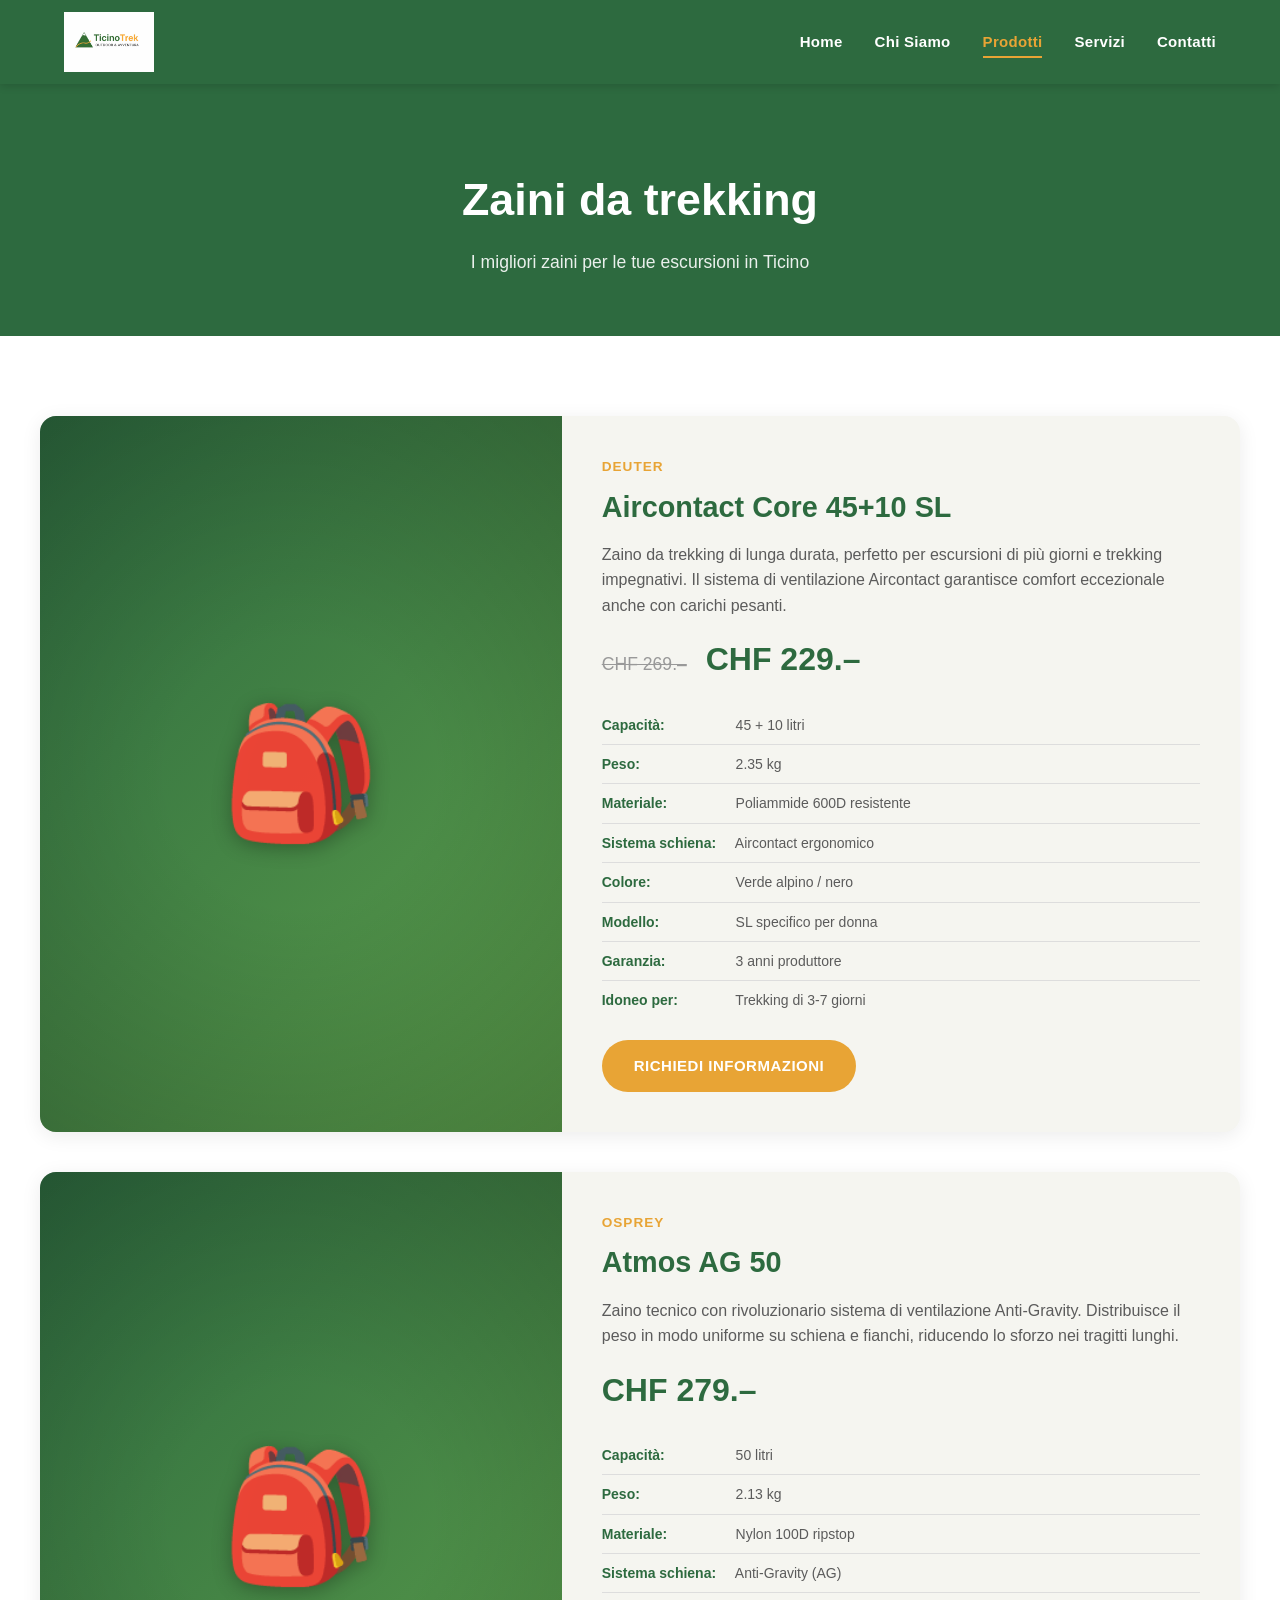
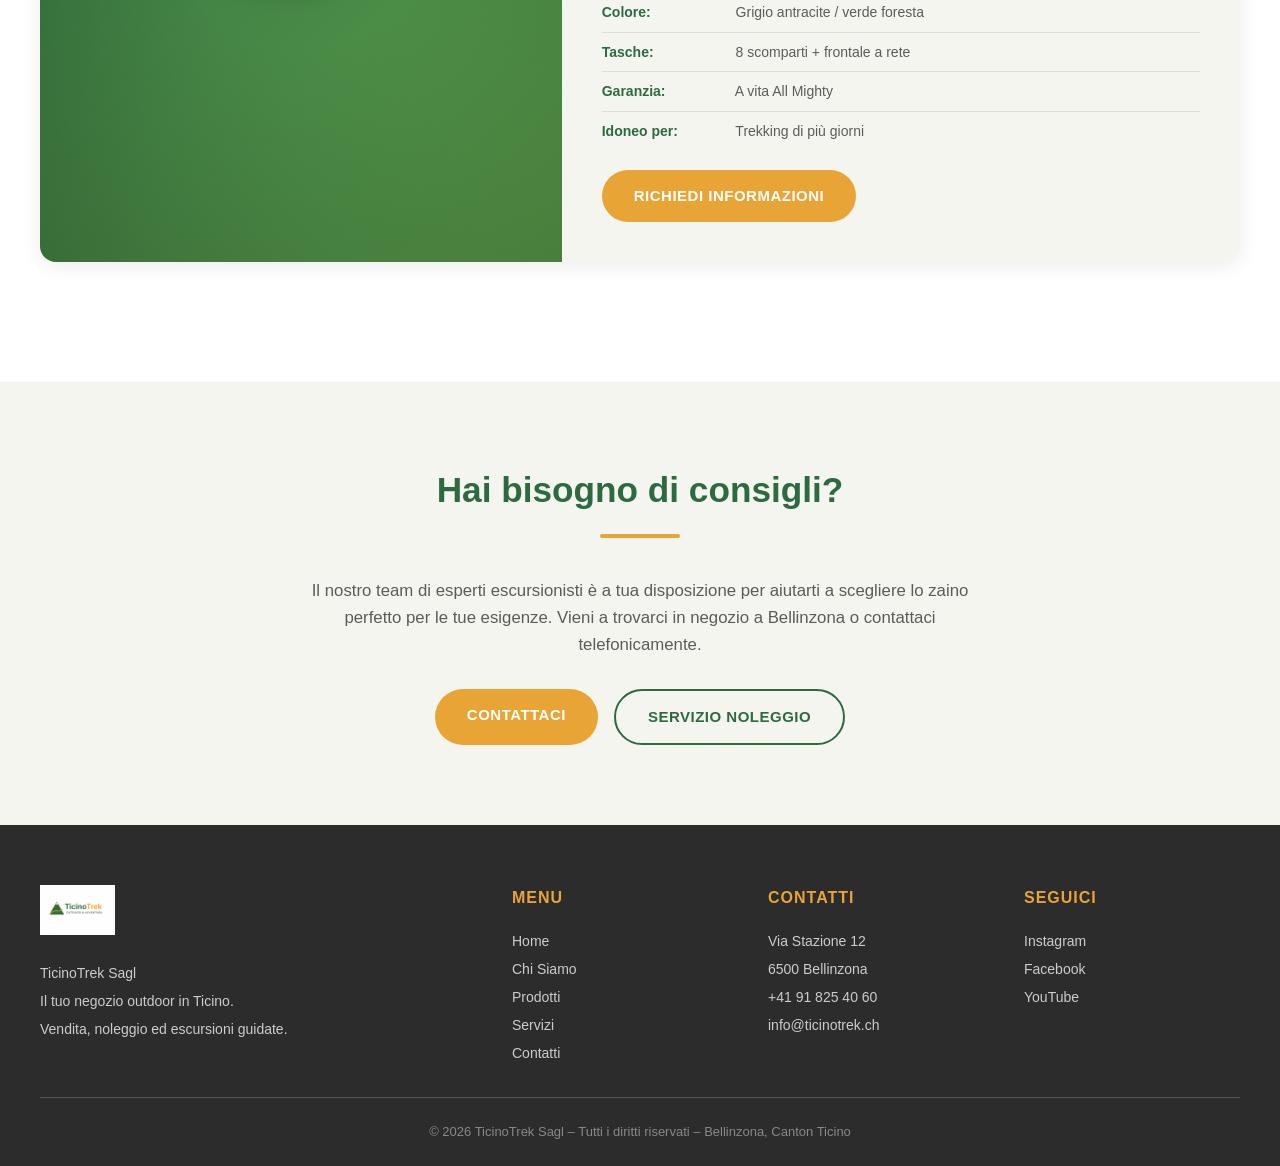
==== prodotti.html @ df99b92d "Add files via upload" ====
<!DOCTYPE html>
<html lang="it">
<head>
<meta charset="UTF-8">
<meta name="viewport" content="width=device-width, initial-scale=1.0">
<meta name="description" content="TicinoTrek Sagl - I nostri zaini da trekking. Deuter e Osprey, qualit&agrave; e affidabilit&agrave; per ogni avventura.">
<title>Prodotti - TicinoTrek Sagl</title>
<link rel="stylesheet" href="style.css">
</head>
<body>

<!-- HEADER -->
<header>
  <div class="nav-container">
    <a href="index.html" class="logo-link">
      <img src="logo.png" alt="TicinoTrek logo">
    </a>
    <button class="menu-toggle" onclick="document.querySelector('nav ul').classList.toggle('open')">☰</button>
    <nav>
      <ul>
        <li><a href="index.html">Home</a></li>
        <li><a href="chi-siamo.html">Chi Siamo</a></li>
        <li><a href="prodotti.html" class="active">Prodotti</a></li>
        <li><a href="chi-siamo.html#servizi">Servizi</a></li>
        <li><a href="chi-siamo.html#contatti">Contatti</a></li>
      </ul>
    </nav>
  </div>
</header>

<!-- PAGE HEADER -->
<section class="page-header">
  <h1>Zaini da trekking</h1>
  <p>I migliori zaini per le tue escursioni in Ticino</p>
</section>

<!-- PRODOTTI -->
<section class="prodotti-list">
  <div class="container">
    
    <!-- PRODOTTO 1 -->
    <article class="prodotto-card">
      <div class="prodotto-image">
        <div class="prodotto-icon-bg">🎒</div>
      </div>
      <div class="prodotto-info">
        <div class="prodotto-brand">Deuter</div>
        <h2>Aircontact Core 45+10 SL</h2>
        <p>Zaino da trekking di lunga durata, perfetto per escursioni di pi&ugrave; giorni e trekking impegnativi. Il sistema di ventilazione Aircontact garantisce comfort eccezionale anche con carichi pesanti.</p>
        <div class="prodotto-prezzo">
          <span class="old-price">CHF 269.&ndash;</span>
          CHF 229.&ndash;
        </div>
        <ul class="prodotto-specs">
          <li><strong>Capacit&agrave;:</strong> 45 + 10 litri</li>
          <li><strong>Peso:</strong> 2.35 kg</li>
          <li><strong>Materiale:</strong> Poliammide 600D resistente</li>
          <li><strong>Sistema schiena:</strong> Aircontact ergonomico</li>
          <li><strong>Colore:</strong> Verde alpino / nero</li>
          <li><strong>Modello:</strong> SL specifico per donna</li>
          <li><strong>Garanzia:</strong> 3 anni produttore</li>
          <li><strong>Idoneo per:</strong> Trekking di 3-7 giorni</li>
        </ul>
        <a href="chi-siamo.html#contatti" class="btn">Richiedi informazioni</a>
      </div>
    </article>

    <!-- PRODOTTO 2 -->
    <article class="prodotto-card">
      <div class="prodotto-image">
        <div class="prodotto-icon-bg">🎒</div>
      </div>
      <div class="prodotto-info">
        <div class="prodotto-brand">Osprey</div>
        <h2>Atmos AG 50</h2>
        <p>Zaino tecnico con rivoluzionario sistema di ventilazione Anti-Gravity. Distribuisce il peso in modo uniforme su schiena e fianchi, riducendo lo sforzo nei tragitti lunghi.</p>
        <div class="prodotto-prezzo">
          CHF 279.&ndash;
        </div>
        <ul class="prodotto-specs">
          <li><strong>Capacit&agrave;:</strong> 50 litri</li>
          <li><strong>Peso:</strong> 2.13 kg</li>
          <li><strong>Materiale:</strong> Nylon 100D ripstop</li>
          <li><strong>Sistema schiena:</strong> Anti-Gravity (AG)</li>
          <li><strong>Colore:</strong> Grigio antracite / verde foresta</li>
          <li><strong>Tasche:</strong> 8 scomparti + frontale a rete</li>
          <li><strong>Garanzia:</strong> A vita All Mighty</li>
          <li><strong>Idoneo per:</strong> Trekking di pi&ugrave; giorni</li>
        </ul>
        <a href="chi-siamo.html#contatti" class="btn">Richiedi informazioni</a>
      </div>
    </article>

  </div>
</section>

<!-- INFO ADDITIONAL -->
<section class="valori">
  <div class="container" style="text-align: center;">
    <h2 class="section-title">Hai bisogno di consigli?</h2>
    <div class="section-divider"></div>
    <p style="max-width: 700px; margin: 0 auto 30px; font-size: 1.05rem;">
      Il nostro team di esperti escursionisti &egrave; a tua disposizione per aiutarti a scegliere lo zaino perfetto per le tue esigenze. 
      Vieni a trovarci in negozio a Bellinzona o contattaci telefonicamente.
    </p>
    <div class="cta-buttons">
      <a href="chi-siamo.html#contatti" class="btn">Contattaci</a>
      <a href="chi-siamo.html#servizi" class="btn btn-outline" style="border-color: var(--verde-bosco); color: var(--verde-bosco);">Servizio noleggio</a>
    </div>
  </div>
</section>

<!-- FOOTER -->
<footer>
  <div class="footer-container">
    <div class="footer-col">
      <img src="logo.png" alt="TicinoTrek" class="footer-logo">
      <p>TicinoTrek Sagl<br>Il tuo negozio outdoor in Ticino.<br>Vendita, noleggio ed escursioni guidate.</p>
    </div>
    <div class="footer-col">
      <h4>Menu</h4>
      <a href="index.html">Home</a>
      <a href="chi-siamo.html">Chi Siamo</a>
      <a href="prodotti.html">Prodotti</a>
      <a href="chi-siamo.html#servizi">Servizi</a>
      <a href="chi-siamo.html#contatti">Contatti</a>
    </div>
    <div class="footer-col">
      <h4>Contatti</h4>
      <p>Via Stazione 12<br>6500 Bellinzona</p>
      <p>+41 91 825 40 60</p>
      <p>info@ticinotrek.ch</p>
    </div>
    <div class="footer-col">
      <h4>Seguici</h4>
      <a href="#">Instagram</a>
      <a href="#">Facebook</a>
      <a href="#">YouTube</a>
    </div>
  </div>
  <div class="footer-bottom">
    &copy; 2026 TicinoTrek Sagl &ndash; Tutti i diritti riservati &ndash; Bellinzona, Canton Ticino
  </div>
</footer>

</body>
</html>
---- style.css ----
/* ============================================
   TICINOTREK SAGL - Stylesheet principale
   Progetto Formativo Personale - CCOE 2025-2026
   Rico Schurter - CPC Bellinzona
   ============================================ */

/* RESET E BASE */
* {
  margin: 0;
  padding: 0;
  box-sizing: border-box;
}

:root {
  --verde-bosco: #2D6A3F;
  --verde-prato: #5B9E4B;
  --oro-sentiero: #E8A435;
  --grigio-granito: #5B5B5B;
  --bianco-neve: #F5F5F0;
  --dark: #2c2c2c;
}

html {
  scroll-behavior: smooth;
}

body {
  font-family: Arial, Helvetica, sans-serif;
  color: var(--grigio-granito);
  background: var(--bianco-neve);
  line-height: 1.6;
  font-size: 16px;
}

/* ============================================
   HEADER E NAVIGATION
   ============================================ */
header {
  background: var(--verde-bosco);
  position: sticky;
  top: 0;
  z-index: 1000;
  box-shadow: 0 2px 8px rgba(0,0,0,0.15);
}

.nav-container {
  max-width: 1200px;
  margin: 0 auto;
  display: flex;
  align-items: center;
  justify-content: space-between;
  padding: 12px 24px;
}

.logo-link {
  display: flex;
  align-items: center;
  text-decoration: none;
}

.logo-link img {
  height: 60px;
  width: auto;
  max-width: 280px;
}

nav ul {
  list-style: none;
  display: flex;
  gap: 32px;
  align-items: center;
}

nav a {
  color: white;
  text-decoration: none;
  font-weight: 600;
  font-size: 15px;
  letter-spacing: 0.3px;
  transition: color 0.2s;
  padding: 6px 0;
  border-bottom: 2px solid transparent;
}

nav a:hover,
nav a.active {
  color: var(--oro-sentiero);
  border-bottom-color: var(--oro-sentiero);
}

/* Hamburger menu mobile */
.menu-toggle {
  display: none;
  background: none;
  border: none;
  color: white;
  font-size: 28px;
  cursor: pointer;
}

/* ============================================
   HERO - usa l'immagine PIXLR completa
   ============================================ */
.hero {
  width: 100%;
  padding: 0;
  background: var(--bianco-neve);
  position: relative;
}

.hero img {
  display: block;
  width: 100%;
  height: auto;
}

.hero-cta {
  text-align: center;
  padding: 30px 24px;
  background: white;
}

.btn {
  display: inline-block;
  padding: 14px 32px;
  background: var(--oro-sentiero);
  color: white;
  text-decoration: none;
  border-radius: 30px;
  font-weight: 700;
  font-size: 15px;
  letter-spacing: 0.5px;
  transition: transform 0.2s, box-shadow 0.2s;
  text-transform: uppercase;
}

.btn:hover {
  transform: translateY(-2px);
  box-shadow: 0 6px 16px rgba(232,164,53,0.4);
}

.btn-outline {
  background: transparent;
  border: 2px solid white;
  color: white;
}

.btn-outline:hover {
  background: white;
  color: var(--verde-bosco);
}

/* ============================================
   SEZIONI GENERICHE
   ============================================ */
section {
  padding: 80px 24px;
}

.container {
  max-width: 1200px;
  margin: 0 auto;
}

.section-title {
  text-align: center;
  font-size: 2.2rem;
  color: var(--verde-bosco);
  margin-bottom: 16px;
  font-weight: 700;
}

.section-subtitle {
  text-align: center;
  font-size: 1.1rem;
  color: var(--grigio-granito);
  margin-bottom: 50px;
  max-width: 700px;
  margin-left: auto;
  margin-right: auto;
}

.section-divider {
  width: 80px;
  height: 4px;
  background: var(--oro-sentiero);
  margin: 0 auto 40px;
  border-radius: 2px;
}

/* ============================================
   PRESENTAZIONE HOMEPAGE
   ============================================ */
.presentazione {
  background: white;
}

.presentazione-grid {
  display: grid;
  grid-template-columns: 1fr 1fr;
  gap: 60px;
  align-items: center;
}

.presentazione-text h2 {
  color: var(--verde-bosco);
  font-size: 2rem;
  margin-bottom: 20px;
}

.presentazione-text p {
  margin-bottom: 16px;
  font-size: 16px;
}

.presentazione-text .link-azienda {
  display: inline-block;
  margin-top: 16px;
  color: var(--verde-bosco);
  font-weight: 700;
  text-decoration: none;
  border-bottom: 2px solid var(--oro-sentiero);
  padding-bottom: 2px;
  transition: color 0.2s;
}

.presentazione-text .link-azienda:hover {
  color: var(--oro-sentiero);
}

.servizi-mini {
  display: grid;
  grid-template-columns: 1fr 1fr;
  gap: 20px;
}

.servizio-card {
  background: var(--bianco-neve);
  padding: 30px 20px;
  border-radius: 12px;
  text-align: center;
  border: 2px solid transparent;
  transition: border-color 0.2s, transform 0.2s;
}

.servizio-card:hover {
  border-color: var(--verde-prato);
  transform: translateY(-4px);
}

.servizio-icon {
  font-size: 2.5rem;
  margin-bottom: 12px;
}

.servizio-card h3 {
  color: var(--verde-bosco);
  font-size: 1.1rem;
  margin-bottom: 6px;
}

.servizio-card p {
  font-size: 13px;
  color: var(--grigio-granito);
}

/* ============================================
   ESCURSIONI BANNER - usa l'immagine PIXLR completa
   ============================================ */
.escursioni-banner {
  width: 100%;
  padding: 0;
  background: var(--bianco-neve);
}

.escursioni-banner img {
  display: block;
  width: 100%;
  height: auto;
}

.escursioni-content {
  text-align: center;
  padding: 30px 24px;
  background: white;
}

/* ============================================
   VIDEO SECTION
   ============================================ */
.video-section {
  background: var(--bianco-neve);
  text-align: center;
}

.video-wrapper {
  max-width: 900px;
  margin: 0 auto;
  position: relative;
  padding-bottom: 56.25%;
  height: 0;
  overflow: hidden;
  border-radius: 12px;
  box-shadow: 0 8px 30px rgba(0,0,0,0.2);
}

.video-wrapper iframe {
  position: absolute;
  top: 0;
  left: 0;
  width: 100%;
  height: 100%;
  border: 0;
}

/* ============================================
   CTA FINALE
   ============================================ */
.cta-final {
  background: var(--verde-bosco);
  color: white;
  text-align: center;
  padding: 60px 24px;
}

.cta-final h2 {
  font-size: 2rem;
  margin-bottom: 24px;
}

.cta-buttons {
  display: flex;
  gap: 16px;
  justify-content: center;
  flex-wrap: wrap;
}

/* ============================================
   PAGINA CHI SIAMO
   ============================================ */
.page-header {
  background: var(--verde-bosco);
  color: white;
  padding: 80px 24px 60px;
  text-align: center;
}

.page-header h1 {
  font-size: 2.8rem;
  margin-bottom: 12px;
}

.page-header p {
  font-size: 1.1rem;
  color: #fff;
  opacity: 0.9;
}

.chi-siamo-content {
  background: white;
}

.chi-siamo-intro {
  max-width: 800px;
  margin: 0 auto;
  text-align: center;
  font-size: 1.1rem;
  line-height: 1.8;
}

.chi-siamo-intro p {
  margin-bottom: 20px;
}

.valori {
  background: var(--bianco-neve);
}

.valori-grid {
  display: grid;
  grid-template-columns: repeat(3, 1fr);
  gap: 30px;
  margin-top: 40px;
}

.valore-card {
  background: white;
  padding: 30px;
  border-radius: 12px;
  text-align: center;
  border-top: 4px solid var(--oro-sentiero);
}

.valore-card h3 {
  color: var(--verde-bosco);
  margin-bottom: 12px;
  font-size: 1.3rem;
}

.servizi-completi {
  background: white;
}

.servizi-grid {
  display: grid;
  grid-template-columns: 1fr 1fr;
  gap: 40px;
  margin-top: 40px;
}

.servizio-completo {
  background: var(--bianco-neve);
  padding: 40px;
  border-radius: 12px;
  border-left: 5px solid var(--verde-prato);
}

.servizio-completo h3 {
  color: var(--verde-bosco);
  font-size: 1.5rem;
  margin-bottom: 12px;
}

.servizio-completo ul {
  margin-top: 16px;
  padding-left: 20px;
}

.servizio-completo li {
  margin-bottom: 6px;
}

.prodotti-categoria {
  background: var(--bianco-neve);
}

.categorie-grid {
  display: grid;
  grid-template-columns: repeat(3, 1fr);
  gap: 24px;
  margin-top: 40px;
}

.categoria-card {
  background: white;
  padding: 30px 20px;
  border-radius: 12px;
  text-align: center;
  border: 2px solid transparent;
  transition: border-color 0.2s, transform 0.2s;
}

.categoria-card:hover {
  border-color: var(--oro-sentiero);
  transform: translateY(-4px);
}

.categoria-icon {
  font-size: 2.5rem;
  margin-bottom: 12px;
}

.categoria-card h3 {
  color: var(--verde-bosco);
  font-size: 1.05rem;
  margin-bottom: 8px;
}

/* ============================================
   PAGINA PRODOTTI
   ============================================ */
.prodotti-list {
  background: white;
}

.prodotto-card {
  background: var(--bianco-neve);
  border-radius: 16px;
  overflow: hidden;
  box-shadow: 0 4px 20px rgba(0,0,0,0.08);
  margin-bottom: 40px;
  display: grid;
  grid-template-columns: 1fr 1.3fr;
  transition: transform 0.2s, box-shadow 0.2s;
}

.prodotto-card:hover {
  transform: translateY(-4px);
  box-shadow: 0 8px 30px rgba(0,0,0,0.12);
}

.prodotto-image {
  background: linear-gradient(135deg, #2D6A3F 0%, #5B9E4B 100%);
  display: flex;
  align-items: center;
  justify-content: center;
  min-height: 320px;
  position: relative;
  overflow: hidden;
}

.prodotto-image::after {
  content: '';
  position: absolute;
  inset: 0;
  background: radial-gradient(circle at center, transparent 30%, rgba(0,0,0,0.2) 100%);
}

.prodotto-icon-bg {
  font-size: 8rem;
  color: rgba(255,255,255,0.95);
  z-index: 2;
  text-shadow: 0 4px 20px rgba(0,0,0,0.3);
}

.prodotto-info {
  padding: 40px;
}

.prodotto-brand {
  color: var(--oro-sentiero);
  font-weight: 700;
  font-size: 0.85rem;
  text-transform: uppercase;
  letter-spacing: 1px;
  margin-bottom: 6px;
}

.prodotto-info h2 {
  color: var(--verde-bosco);
  font-size: 1.8rem;
  margin-bottom: 12px;
}

.prodotto-prezzo {
  font-size: 2rem;
  color: var(--verde-bosco);
  font-weight: 700;
  margin: 16px 0;
}

.prodotto-prezzo .old-price {
  text-decoration: line-through;
  color: #999;
  font-size: 1.1rem;
  margin-right: 10px;
  font-weight: 400;
}

.prodotto-info p {
  margin-bottom: 16px;
}

.prodotto-specs {
  list-style: none;
  margin: 20px 0;
}

.prodotto-specs li {
  padding: 8px 0;
  border-bottom: 1px solid #ddd;
  font-size: 14px;
}

.prodotto-specs li strong {
  color: var(--verde-bosco);
  display: inline-block;
  min-width: 130px;
}

.prodotto-specs li:last-child {
  border-bottom: none;
}

/* ============================================
   FOOTER
   ============================================ */
footer {
  background: var(--dark);
  color: #ccc;
  padding: 60px 24px 24px;
}

.footer-container {
  max-width: 1200px;
  margin: 0 auto;
  display: grid;
  grid-template-columns: 2fr 1fr 1fr 1fr;
  gap: 40px;
  margin-bottom: 30px;
}

.footer-col h4 {
  color: var(--oro-sentiero);
  margin-bottom: 16px;
  font-size: 1rem;
  text-transform: uppercase;
  letter-spacing: 1px;
}

.footer-col p,
.footer-col a {
  color: #ccc;
  text-decoration: none;
  font-size: 14px;
  line-height: 2;
  display: block;
}

.footer-col a:hover {
  color: var(--oro-sentiero);
}

.footer-logo {
  height: 50px;
  margin-bottom: 16px;
}

.footer-bottom {
  max-width: 1200px;
  margin: 0 auto;
  padding-top: 24px;
  border-top: 1px solid #555;
  text-align: center;
  font-size: 13px;
  color: #888;
}

/* ============================================
   RESPONSIVE - MOBILE
   ============================================ */
@media (max-width: 900px) {
  .menu-toggle {
    display: block;
  }
  
  nav ul {
    display: none;
    position: absolute;
    top: 100%;
    left: 0;
    right: 0;
    background: var(--verde-bosco);
    flex-direction: column;
    padding: 20px;
    gap: 16px;
    box-shadow: 0 4px 12px rgba(0,0,0,0.2);
  }
  
  nav ul.open {
    display: flex;
  }
  
  .hero h1 {
    font-size: 2rem;
  }
  
  .hero p {
    font-size: 1rem;
  }
  
  .section-title {
    font-size: 1.7rem;
  }
  
  .presentazione-grid {
    grid-template-columns: 1fr;
    gap: 40px;
  }
  
  .escursioni-content h2 {
    font-size: 1.7rem;
  }
  
  .valori-grid,
  .servizi-grid,
  .categorie-grid {
    grid-template-columns: 1fr;
  }
  
  .prodotto-card {
    grid-template-columns: 1fr;
  }
  
  .prodotto-image {
    min-height: 240px;
  }
  
  .prodotto-icon-bg {
    font-size: 5rem;
  }
  
  .prodotto-info {
    padding: 24px;
  }
  
  .footer-container {
    grid-template-columns: 1fr;
    gap: 30px;
  }
  
  section {
    padding: 50px 20px;
  }
  
  .page-header h1 {
    font-size: 2rem;
  }
}

@media (max-width: 500px) {
  .hero {
    height: 60vh;
    min-height: 400px;
  }
  
  .hero h1 {
    font-size: 1.6rem;
  }
  
  .servizi-mini {
    grid-template-columns: 1fr;
  }
  
  .cta-buttons {
    flex-direction: column;
    align-items: stretch;
  }
}
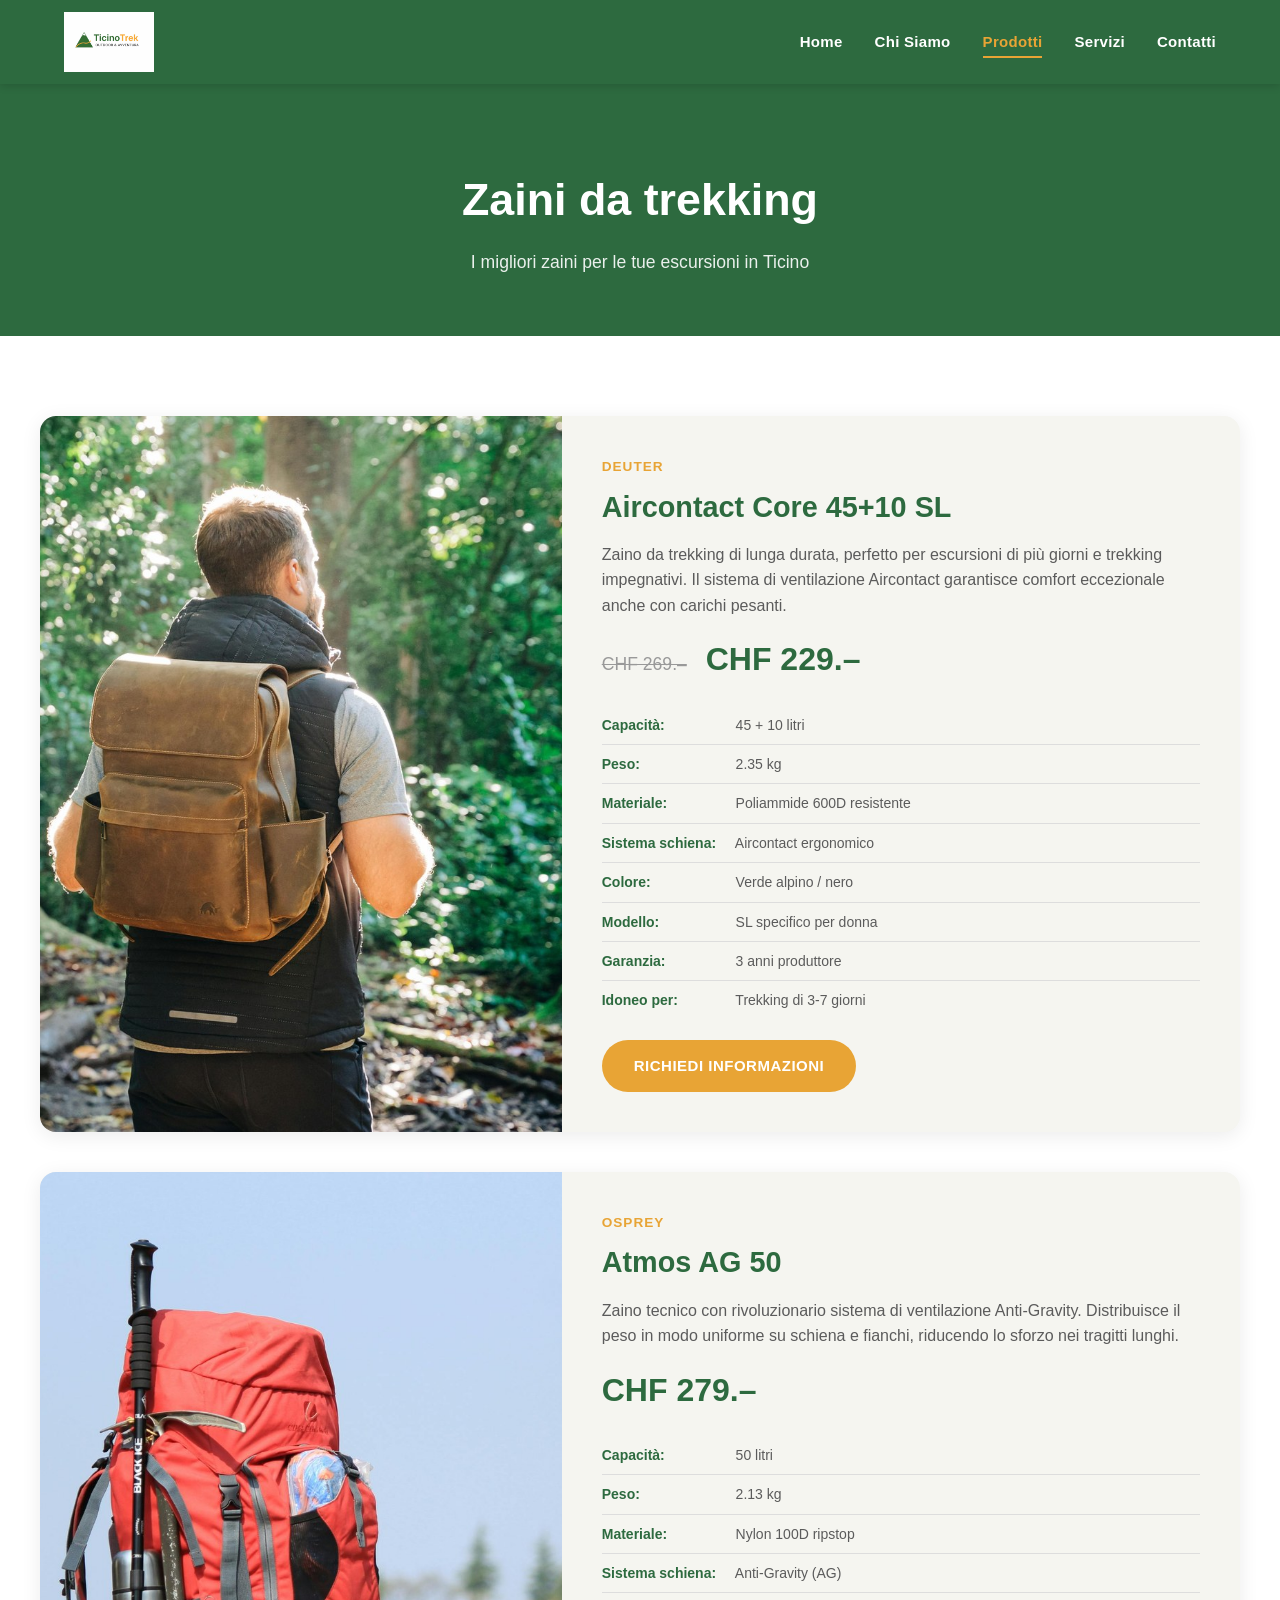
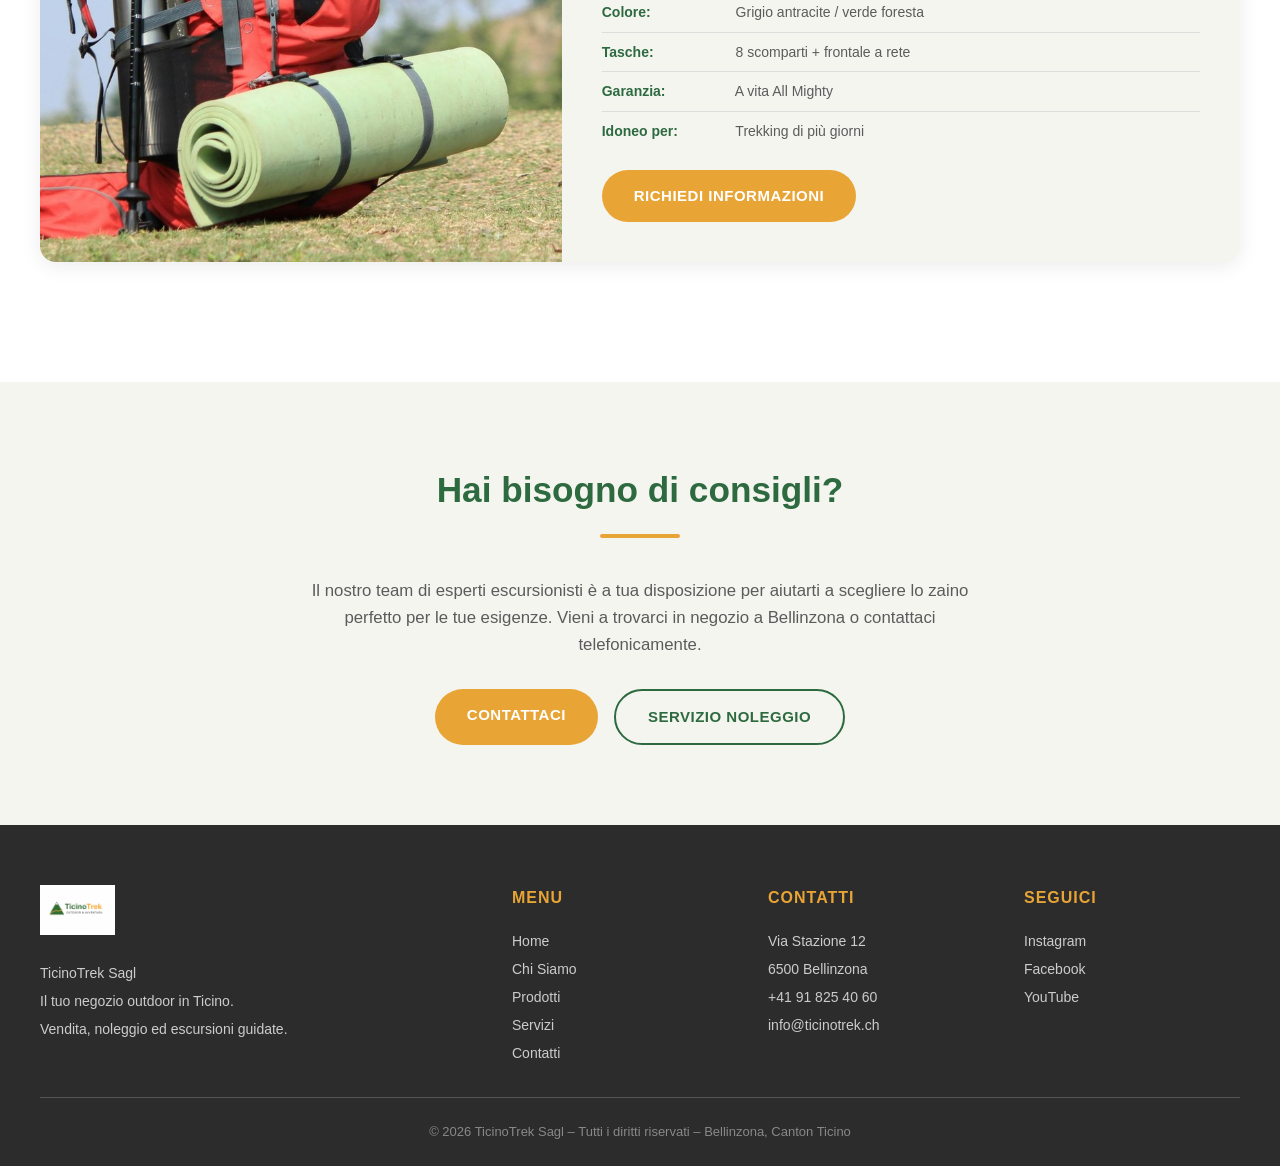
==== commit 464b6816: "Add files via upload" ====
--- a/prodotti.html
+++ b/prodotti.html
@@ -41,7 +41,7 @@
     <!-- PRODOTTO 1 -->
     <article class="prodotto-card">
       <div class="prodotto-image">
-        <div class="prodotto-icon-bg">🎒</div>
+        <img src="prodotto1.jpg" alt="Deuter Aircontact Core 45+10 SL - Zaino da trekking">
       </div>
       <div class="prodotto-info">
         <div class="prodotto-brand">Deuter</div>
@@ -68,7 +68,7 @@
     <!-- PRODOTTO 2 -->
     <article class="prodotto-card">
       <div class="prodotto-image">
-        <div class="prodotto-icon-bg">🎒</div>
+        <img src="prodotto2.jpg" alt="Osprey Atmos AG 50 - Zaino tecnico da trekking">
       </div>
       <div class="prodotto-info">
         <div class="prodotto-brand">Osprey</div>
--- a/style.css
+++ b/style.css
@@ -490,7 +490,7 @@
 }
 
 .prodotto-image {
-  background: linear-gradient(135deg, #2D6A3F 0%, #5B9E4B 100%);
+  background: #f5f5f0;
   display: flex;
   align-items: center;
   justify-content: center;
@@ -499,18 +499,13 @@
   overflow: hidden;
 }
 
-.prodotto-image::after {
-  content: '';
+.prodotto-image img {
+  width: 100%;
+  height: 100%;
+  object-fit: cover;
+  display: block;
   position: absolute;
   inset: 0;
-  background: radial-gradient(circle at center, transparent 30%, rgba(0,0,0,0.2) 100%);
-}
-
-.prodotto-icon-bg {
-  font-size: 8rem;
-  color: rgba(255,255,255,0.95);
-  z-index: 2;
-  text-shadow: 0 4px 20px rgba(0,0,0,0.3);
 }
 
 .prodotto-info {
@@ -683,11 +678,7 @@
   }
   
   .prodotto-image {
-    min-height: 240px;
-  }
-  
-  .prodotto-icon-bg {
-    font-size: 5rem;
+    min-height: 320px;
   }
   
   .prodotto-info {
